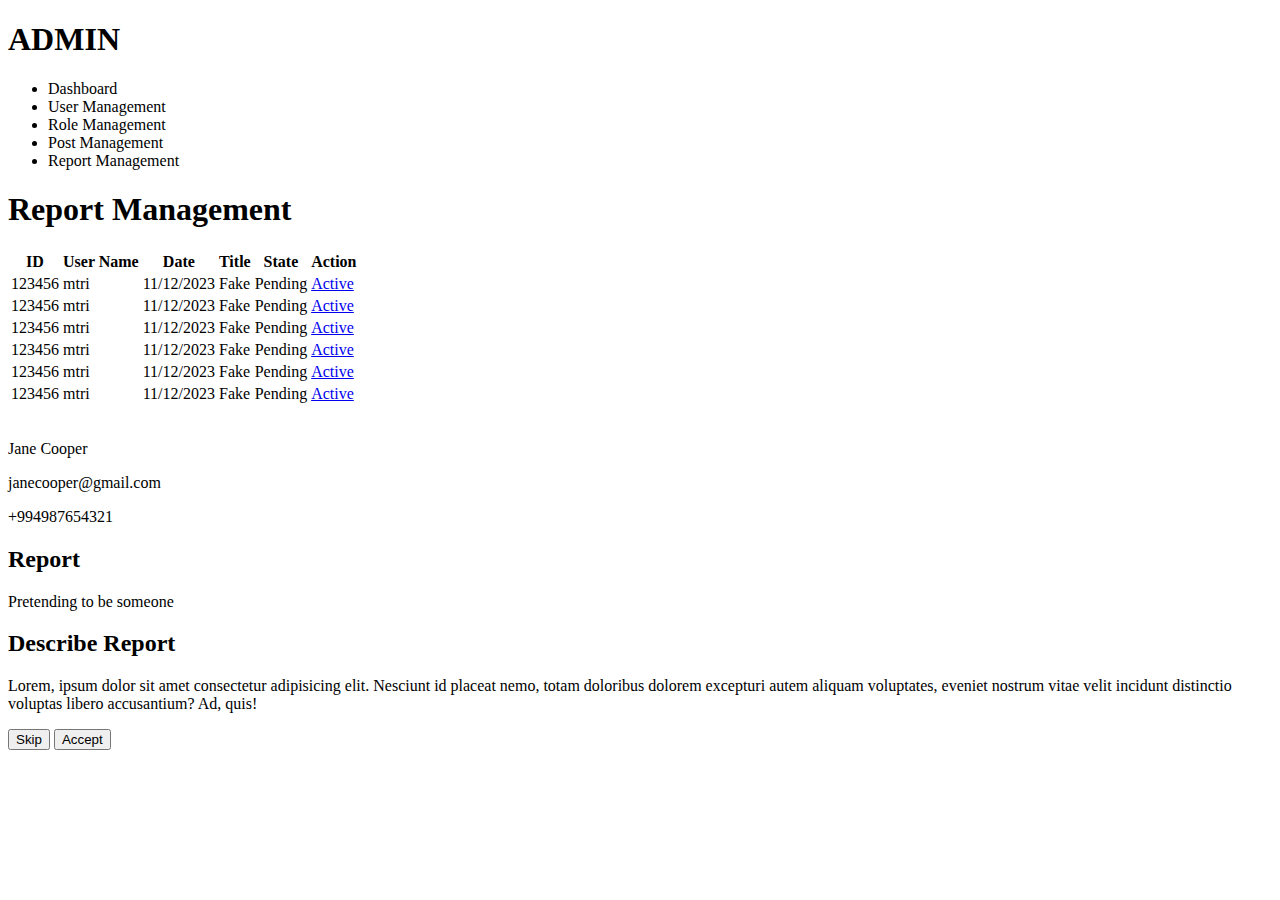
==== index.html @ e8bdf0ae "create html" ====
<!DOCTYPE html>
<html lang="en">
  <head>
    <meta charset="UTF-8" />
    <meta name="viewport" content="width=device-width, initial-scale=1.0" />
    <title>ADMIN</title>
    <link rel="stylesheet" href="./assets/css/reset.css" />
    <link rel="stylesheet" href="./assets/css/style.css" />
    <link rel="preconnect" href="https://fonts.googleapis.com" />
    <link rel="preconnect" href="https://fonts.gstatic.com" crossorigin />
    <link
      href="https://fonts.googleapis.com/css2?family=IBM+Plex+Sans:wght@400;500;600;700&display=swap"
      rel="stylesheet"
    />
  </head>
  <body>
    <header>
      <!-- Navbar -->
      <nav class="navbar">
        <!-- Logo -->
        <div class="logo">
          <h1>ADMIN</h1>
        </div>

        <!-- Navigation -->
        <ul>
          <li>Dashboard</li>
          <li>User Management</li>
          <li>Role Management</li>
          <li>Post Management</li>
          <li>Report Management</li>
        </ul>
      </nav>
    </header>

    <main>
      <div class="content">
        <h1>Report Management</h1>

        <div class="hero">
          <div class="left">
            <table>
              <thead>
                <tr>
                  <th>ID</th>
                  <th>User Name</th>
                  <th>Date</th>
                  <th>Title</th>
                  <th>State</th>
                  <th>Action</th>
                </tr>
              </thead>
              <tbody>
                <tr>
                  <td>123456</td>
                  <td>mtri</td>
                  <td>11/12/2023</td>
                  <td>Fake</td>
                  <td>Pending</td>
                  <td><a href="#!">Active</a></td>
                </tr>
                <tr>
                  <td>123456</td>
                  <td>mtri</td>
                  <td>11/12/2023</td>
                  <td>Fake</td>
                  <td>Pending</td>
                  <td><a href="#!">Active</a></td>
                </tr>
                <tr>
                  <td>123456</td>
                  <td>mtri</td>
                  <td>11/12/2023</td>
                  <td>Fake</td>
                  <td>Pending</td>
                  <td><a href="#!">Active</a></td>
                </tr>
                <tr>
                  <td>123456</td>
                  <td>mtri</td>
                  <td>11/12/2023</td>
                  <td>Fake</td>
                  <td>Pending</td>
                  <td><a href="#!">Active</a></td>
                </tr>
                <tr>
                  <td>123456</td>
                  <td>mtri</td>
                  <td>11/12/2023</td>
                  <td>Fake</td>
                  <td>Pending</td>
                  <td><a href="#!">Active</a></td>
                </tr>
                <tr>
                  <td>123456</td>
                  <td>mtri</td>
                  <td>11/12/2023</td>
                  <td>Fake</td>
                  <td>Pending</td>
                  <td><a href="#!">Active</a></td>
                </tr>
              </tbody>
            </table>
          </div>

          <div class="right">
            <div class="info">
              <div class="image">
                <img
                  src="./assets/img/confident-asian-woman-face-portrait-smiling_53876-144815.webp"
                  alt=""
                />
              </div>

              <div class="text">
                <p class="name">Jane Cooper</p>
                <p class="email">janecooper@gmail.com</p>
                <p class="phone_number">+994987654321</p>
              </div>
            </div>

            <div class="reason">
              <h2>Report</h2>
              <p>Pretending to be someone</p>
            </div>

            <div class="desc">
              <h2>Describe Report</h2>
              <p>
                Lorem, ipsum dolor sit amet consectetur adipisicing elit.
                Nesciunt id placeat nemo, totam doloribus dolorem excepturi
                autem aliquam voluptates, eveniet nostrum vitae velit incidunt
                distinctio voluptas libero accusantium? Ad, quis!
              </p>
            </div>

            <div class="action">
              <button class="btn btn__skip">Skip</button>
              <button class="btn btn__accept">Accept</button>
          </div>
        </div>
      </div>
    </main>
  </body>
</html>
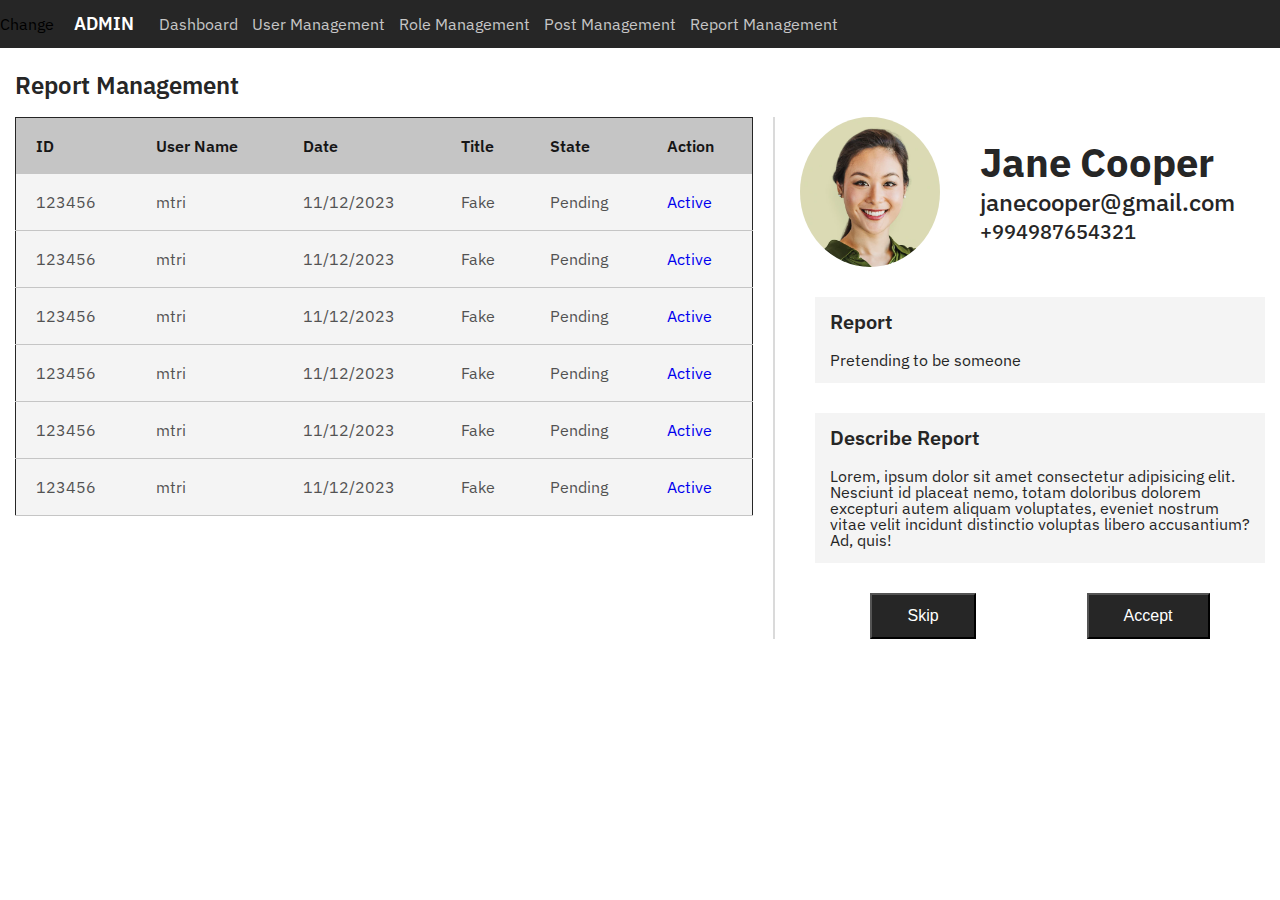
==== commit a96c8751: "add change" ====
--- a/index.html
+++ b/index.html
@@ -17,6 +17,7 @@
     <header>
       <!-- Navbar -->
       <nav class="navbar">
+        <p>Change</p>
         <!-- Logo -->
         <div class="logo">
           <h1>ADMIN</h1>
--- a/assets/css/style.css
+++ b/assets/css/style.css
@@ -0,0 +1,209 @@
+* {
+  box-sizing: border-box;
+}
+
+html,
+body {
+  scroll-behavior: smooth;
+}
+
+html {
+  font-size: 62.5%;
+}
+
+body {
+  font-size: 1.6rem;
+  font-family: "IBM Plex Sans", sans-serif;
+}
+
+/* Common */
+a {
+  text-decoration: none;
+}
+
+.content {
+  width: 1500px;
+  max-width: calc(100% - 30px);
+  margin-left: auto;
+  margin-right: auto;
+}
+
+.navbar {
+  width: 100%;
+  height: 48px;
+  display: flex;
+  align-items: center;
+  background-color: #262626;
+}
+
+.navbar ul {
+  list-style: none;
+}
+
+.navbar li {
+  display: inline-block;
+  margin: 5px;
+  color: #c6c6c6;
+  cursor: pointer;
+  transition: 0.2s;
+}
+
+.navbar li:hover {
+  color: #fff;
+}
+
+.navbar .logo {
+  margin: 0 20px;
+  color: #fff;
+  font-size: 1.8rem;
+  font-weight: 600;
+}
+
+.content h1 {
+  margin-top: 25px;
+  font-size: 2.4rem;
+  font-weight: 600;
+  color: #262626;
+  margin-bottom: 20px;
+}
+
+.hero {
+  width: 100%;
+  display: flex;
+}
+
+.left {
+  width: 60%;
+}
+
+.left table {
+  width: 100%;
+  border-collapse: collapse;
+  border: 1px solid #262626;
+}
+
+.left table thead tr th {
+  padding: 20px;
+  text-align: left;
+  background-color: #c5c5c5;
+  color: #161616;
+  font-weight: 600;
+}
+
+.left table tbody tr td {
+  padding: 20px;
+  border-bottom: 1px solid #c5c5c5;
+  background-color: #f4f4f4;
+  color: #525252;
+}
+
+.right {
+  margin-left: 20px;
+  width: 40%;
+  border-left: #dadada 2px solid;
+}
+
+.right .info {
+  display: flex;
+  align-items: center;
+  margin-left: 25px;
+}
+
+.right .image {
+  width: 140px;
+  height: 150px;
+}
+
+.right .image img {
+  width: 100%;
+  height: 100%;
+  object-fit: cover;
+  border-radius: 50%;
+}
+
+.right .text {
+  margin-left: 40px;
+}
+
+.right .text .name {
+  font-size: 4rem;
+  font-weight: 800;
+  color: #262626;
+}
+
+.right .text .email {
+  margin-top: 8px;
+  font-size: 2.4rem;
+  font-weight: 500;
+  color: #262626;
+}
+
+.right .text .phone_number {
+  margin-top: 8px;
+  font-size: 2rem;
+  font-weight: 500;
+  color: #262626;
+}
+
+.right .reason {
+  margin-top: 30px;
+  margin-left: 40px;
+  background-color: #f4f4f4;
+  padding: 15px;
+}
+
+.right .reason h2 {
+  font-size: 2rem;
+  font-weight: 600;
+  color: #262626;
+}
+
+.right .reason p {
+  margin-top: 20px;
+  font-size: 1.6rem;
+  font-weight: 400;
+  color: #262626;
+}
+
+.right .desc {
+  margin-top: 30px;
+  margin-left: 40px;
+  background-color: #f4f4f4;
+  padding: 15px;
+}
+
+.right .desc h2 {
+  font-size: 2rem;
+  font-weight: 600;
+  color: #262626;
+}
+
+.right .desc p {
+  margin-top: 20px;
+  font-size: 1.6rem;
+  font-weight: 400;
+  color: #262626;
+}
+
+.right .action {
+  margin-top: 30px;
+  margin-left: 40px;
+  display: flex;
+  align-items: center;
+  justify-content: space-around;
+}
+
+.right .action .btn {
+  padding: 12px 35px;
+  font-size: 1.6rem;
+  font-weight: 400;
+  color: #ffffff;
+  cursor: pointer;
+  transition: 0.2s;
+  background-color: #262626;
+  opacity: 1;
+}
+
+.right .action .btn:hover {
+  opacity: 0.9;
+}
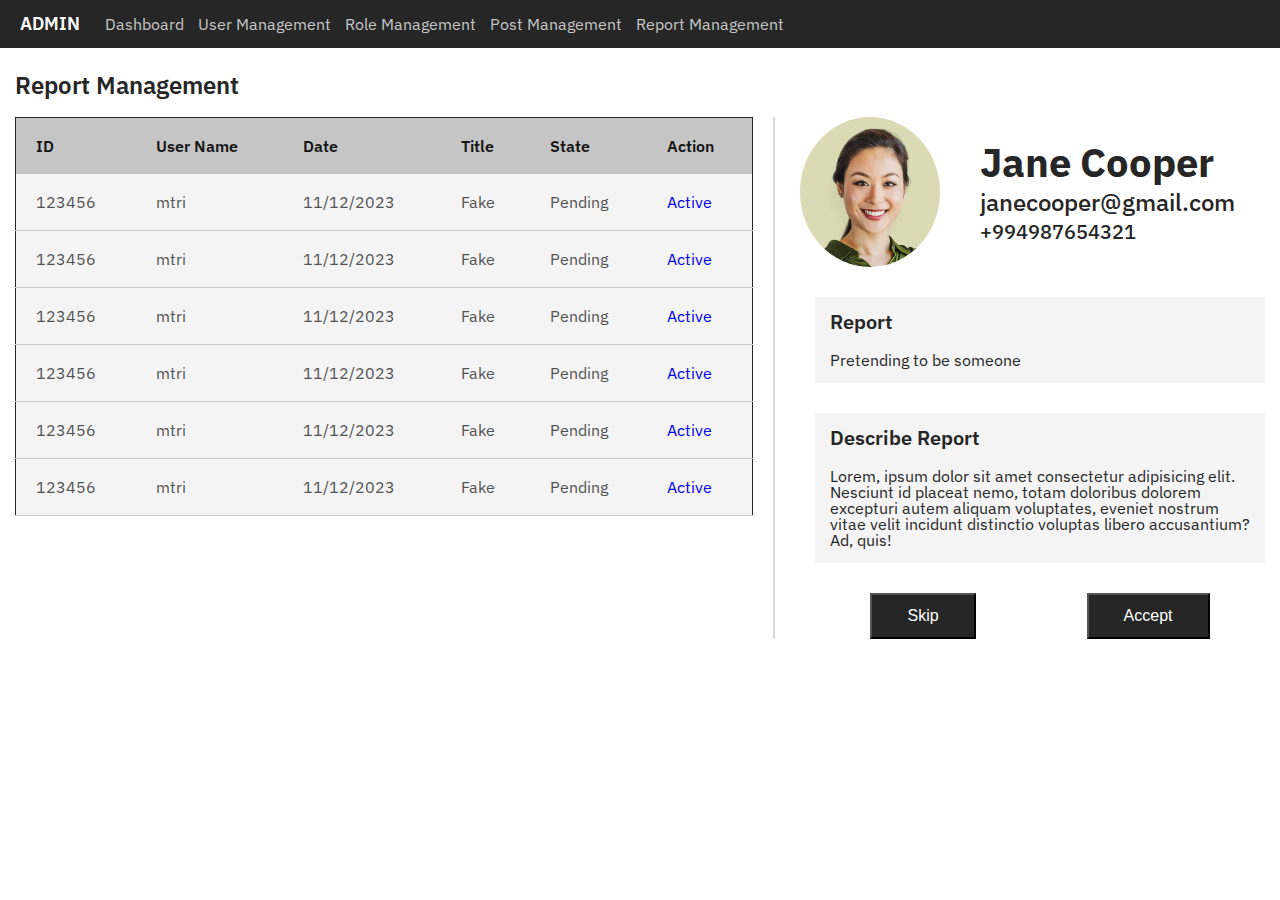
==== commit 679273e0: "change main" ====
--- a/index.html
+++ b/index.html
@@ -17,7 +17,6 @@
     <header>
       <!-- Navbar -->
       <nav class="navbar">
-        <p>Change</p>
         <!-- Logo -->
         <div class="logo">
           <h1>ADMIN</h1>
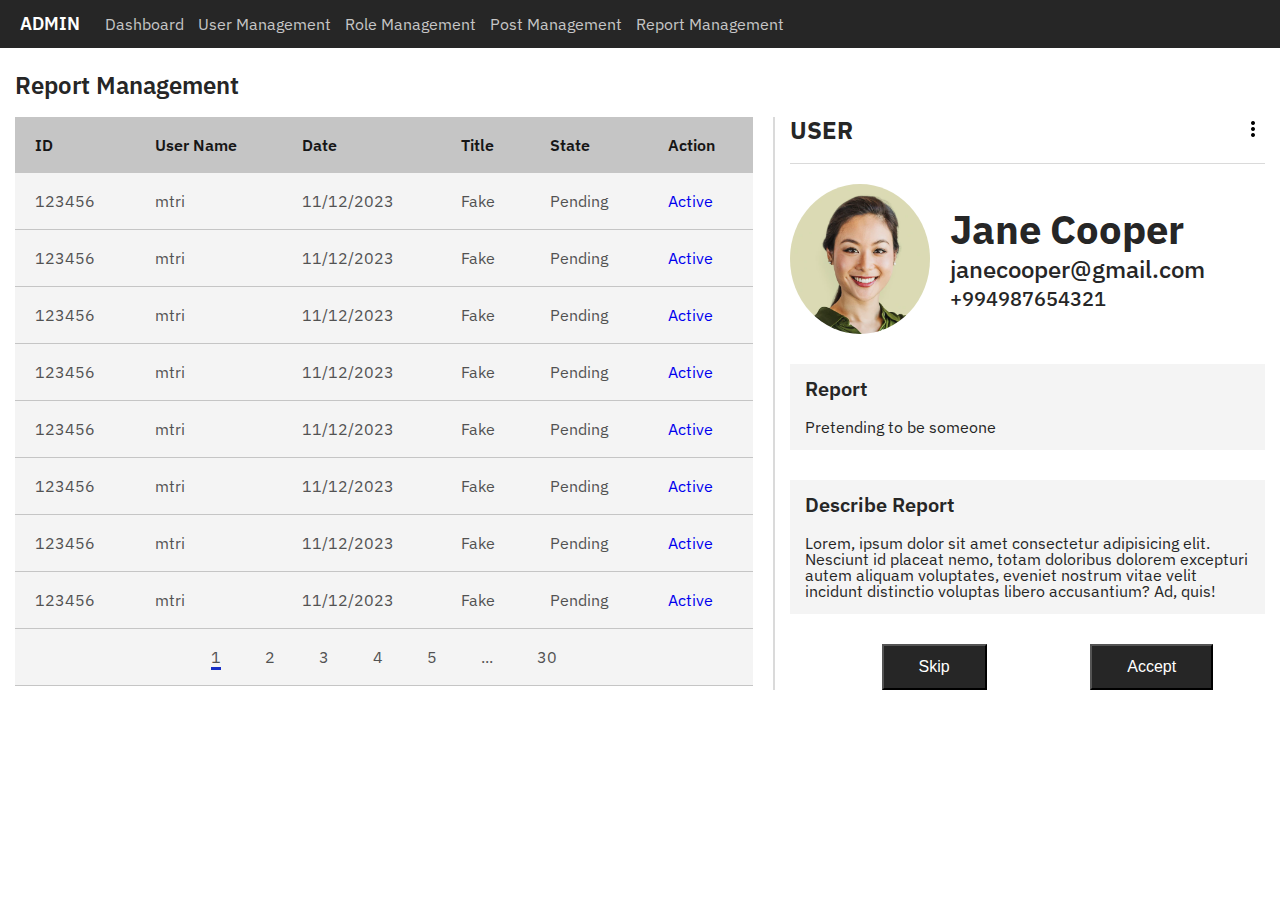
==== commit 38fabd34: "report mana" ====
--- a/index.html
+++ b/index.html
@@ -12,6 +12,7 @@
       href="https://fonts.googleapis.com/css2?family=IBM+Plex+Sans:wght@400;500;600;700&display=swap"
       rel="stylesheet"
     />
+    <link rel="stylesheet" href="https://cdnjs.cloudflare.com/ajax/libs/font-awesome/6.5.1/css/all.min.css" integrity="sha512-DTOQO9RWCH3ppGqcWaEA1BIZOC6xxalwEsw9c2QQeAIftl+Vegovlnee1c9QX4TctnWMn13TZye+giMm8e2LwA==" crossorigin="anonymous" referrerpolicy="no-referrer" />
   </head>
   <body>
     <header>
@@ -99,11 +100,49 @@
                   <td>Pending</td>
                   <td><a href="#!">Active</a></td>
                 </tr>
+                <tr>
+                  <td>123456</td>
+                  <td>mtri</td>
+                  <td>11/12/2023</td>
+                  <td>Fake</td>
+                  <td>Pending</td>
+                  <td><a href="#!">Active</a></td>
+                </tr>
+                <tr>
+                  <td>123456</td>
+                  <td>mtri</td>
+                  <td>11/12/2023</td>
+                  <td>Fake</td>
+                  <td>Pending</td>
+                  <td><a href="#!">Active</a></td>
+                </tr>
+                <tr class="footer">
+                  <td colspan="6" >
+                    <span><i class="fa-solid fa-caret-left"></i></span>
+                    <span>1</span>
+                    <span>2</span>
+                    <span>3</span>
+                    <span>4</span>
+                    <span>5</span>
+                    <span>...</span>
+                    <span>30</span>
+                    <span><i class="fa-solid fa-caret-right"></i></span>
+                  </td>
+                </tr>
               </tbody>
             </table>
           </div>
 
           <div class="right">
+            <div class="row">
+              <h2>USER</h2>
+              <div class="icon">
+                <img src="./assets/img/more.png" alt="" />
+              </div>
+            </div>
+
+            <div class="line"></div>
+
             <div class="info">
               <div class="image">
                 <img
@@ -136,10 +175,34 @@
 
             <div class="action">
               <button class="btn btn__skip">Skip</button>
-              <button class="btn btn__accept">Accept</button>
+              <button id="myBtn" class="btn btn__accept ">Accept</button>
           </div>
         </div>
       </div>
     </main>
+
+    <!-- The Modal -->
+    <div id="myModal" class="modal">
+      <!-- Modal content -->
+      <div class="modal-content">
+        <div class="row">
+          <span class="title">CONFIRM</span>
+          <span class="close"><i class="fa-solid fa-xmark"></i></span>
+        </div>
+         <label for="action">Action<span>*</span></label>
+          <select name="" id="action">
+            <option value="">Block Account</option>
+            <option value="">Warning Account</option>
+          </select>
+          <label for="cause">Cause<span>*</span></label>
+          <input type="text" name="" id="cause">
+
+          <div class="btn">
+            <button class="btn__save">Save & Notify User</button>
+          </div>
+      </div>
+    </div>
+
+    <script src="./report.js"></script>
   </body>
 </html>
--- a/assets/css/style.css
+++ b/assets/css/style.css
@@ -79,7 +79,6 @@
 .left table {
   width: 100%;
   border-collapse: collapse;
-  border: 1px solid #262626;
 }
 
 .left table thead tr th {
@@ -97,16 +96,30 @@
   color: #525252;
 }
 
+tr.footer td {
+  text-align: center; /* Canh giữa theo chiều ngang */
+  vertical-align: middle; /* Canh giữa theo chiều dọc */
+}
+
+.left .footer span {
+  margin: 0 20px;
+  cursor: pointer;
+}
+
+.left .footer span:nth-child(2) {
+  border-bottom: 3px solid #182fc6;
+}
+
 .right {
   margin-left: 20px;
   width: 40%;
   border-left: #dadada 2px solid;
+  padding-left: 15px;
 }
 
 .right .info {
   display: flex;
   align-items: center;
-  margin-left: 25px;
 }
 
 .right .image {
@@ -122,7 +135,7 @@
 }
 
 .right .text {
-  margin-left: 40px;
+  margin-left: 20px;
 }
 
 .right .text .name {
@@ -147,7 +160,6 @@
 
 .right .reason {
   margin-top: 30px;
-  margin-left: 40px;
   background-color: #f4f4f4;
   padding: 15px;
 }
@@ -167,7 +179,6 @@
 
 .right .desc {
   margin-top: 30px;
-  margin-left: 40px;
   background-color: #f4f4f4;
   padding: 15px;
 }
@@ -207,3 +218,116 @@
 .right .action .btn:hover {
   opacity: 0.9;
 }
+
+.right .row {
+  width: 100%;
+  display: flex;
+  align-items: center;
+  justify-content: space-between;
+}
+
+.right .row h2 {
+  font-size: 2.4rem;
+  font-weight: 700;
+  color: #262626;
+}
+
+.right .line {
+  width: 100%;
+  height: 1px;
+  background-color: #dadada;
+  margin-top: 20px;
+  margin-bottom: 20px;
+}
+
+.modal {
+  position: fixed;
+  z-index: 1;
+  left: 0;
+  top: 0;
+  width: 100%;
+  height: 100%;
+  background-color: rgba(0, 0, 0, 0.4);
+  display: none; /* Bắt đầu với display: none; để ẩn dialog */
+  justify-content: center;
+  align-items: center;
+}
+
+.modal-content {
+  width: 500px;
+  height: 320px;
+  background-color: #f4f4f4;
+  padding: 20px;
+}
+
+.modal .modal-content .row {
+  margin-top: 20px;
+  width: 100%;
+  display: flex;
+  justify-content: space-between;
+  align-items: center;
+}
+
+.modal .modal-content .row .title {
+  font-size: 2rem;
+  font-weight: 600;
+  color: #262626;
+}
+
+.modal .modal-content .row .close {
+  cursor: pointer;
+}
+
+.modal .modal-content label {
+  margin-top: 20px;
+  margin-bottom: 10px;
+  display: inline-block;
+  font-size: 1.6rem;
+  font-weight: 500;
+  color: #262626;
+}
+
+.modal .modal-content label span {
+  color: red;
+}
+
+.modal .modal-content select {
+  width: 100%;
+  height: 40px;
+  border: 1px solid #dadada;
+  padding: 0 10px;
+  font-size: 1.6rem;
+  font-weight: 400;
+  color: #262626;
+}
+
+.modal .modal-content input {
+  width: 100%;
+  height: 40px;
+  border: 1px solid #dadada;
+  padding: 0 10px;
+  font-size: 1.6rem;
+  font-weight: 400;
+  color: #262626;
+}
+
+.modal .modal-content .btn {
+  display: flex;
+  justify-content: center;
+}
+
+.modal .modal-content .btn__save {
+  margin-top: 20px;
+  padding: 12px 35px;
+  font-size: 1.6rem;
+  font-weight: 400;
+  color: #ffffff;
+  cursor: pointer;
+  transition: 0.2s;
+  background-color: #262626;
+  opacity: 1;
+}
+
+.modal .modal-content .btn__save:hover {
+  opacity: 0.9;
+}
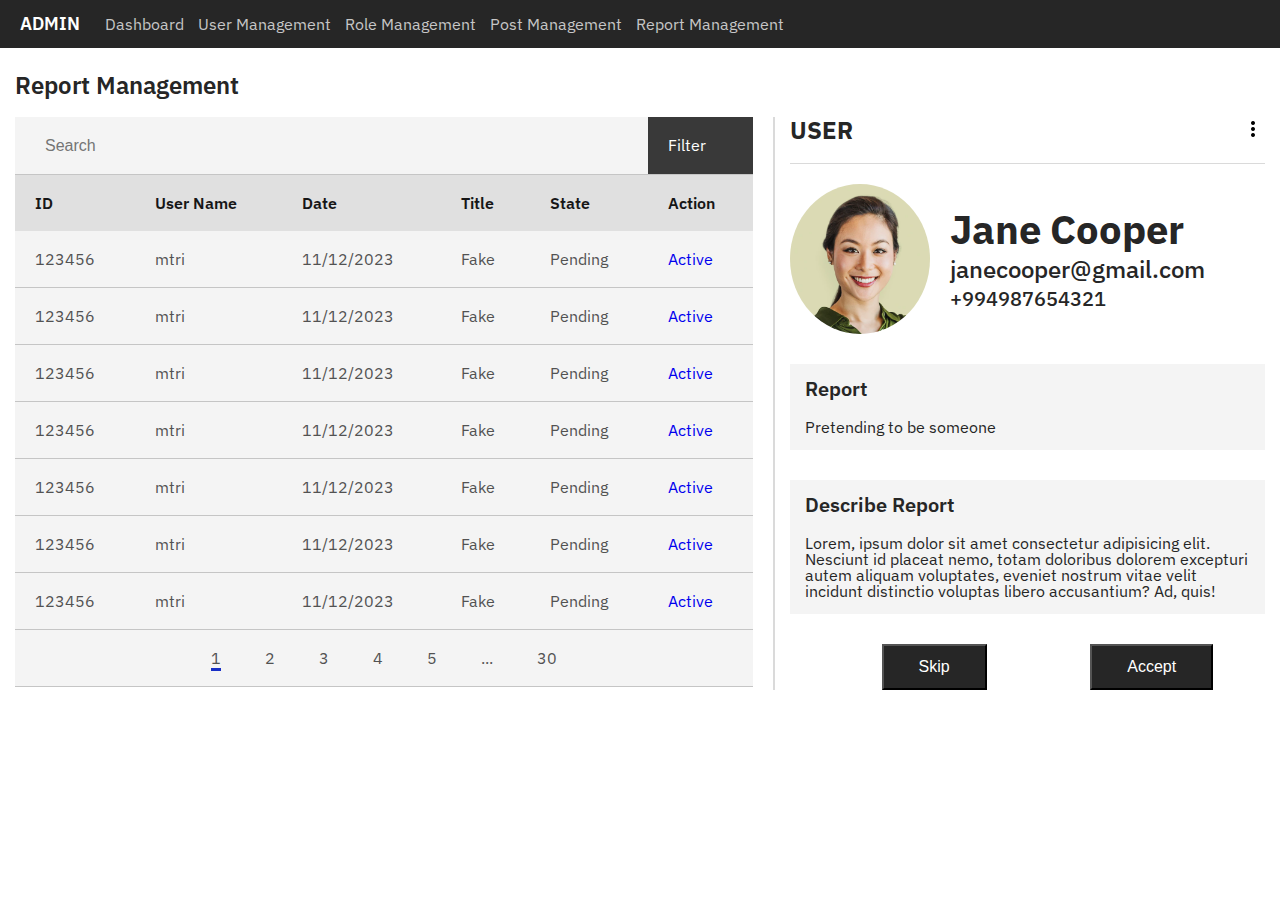
==== commit 8b3556ef: "search, filter table" ====
--- a/index.html
+++ b/index.html
@@ -42,6 +42,16 @@
           <div class="left">
             <table>
               <thead>
+                <tr >
+                  <th class="search" colspan="5" >
+                    <span ><i class="fa-solid fa-magnifying-glass"></i></span>
+                    <input  type="text" placeholder="Search" />
+                  </th>
+                  <th class="filter">
+                    <span>Filter</span>
+                    <span><i class="fa-solid fa-filter"></i></span>
+                  </th>
+                </tr>
                 <tr>
                   <th>ID</th>
                   <th>User Name</th>
@@ -52,14 +62,6 @@
                 </tr>
               </thead>
               <tbody>
-                <tr>
-                  <td>123456</td>
-                  <td>mtri</td>
-                  <td>11/12/2023</td>
-                  <td>Fake</td>
-                  <td>Pending</td>
-                  <td><a href="#!">Active</a></td>
-                </tr>
                 <tr>
                   <td>123456</td>
                   <td>mtri</td>
--- a/assets/css/style.css
+++ b/assets/css/style.css
@@ -81,10 +81,38 @@
   border-collapse: collapse;
 }
 
+.left table thead tr:first-child th {
+  padding: 20px;
+  border-bottom: 1px solid #c5c5c5;
+  background-color: #f4f4f4;
+  color: #525252;
+}
+
+.left table thead tr:first-child .search input {
+  width: 90%;
+  height: 15px;
+  outline: none;
+  border: none;
+  padding: 0 10px;
+  font-size: 1.6rem;
+  font-weight: 400;
+  color: #262626;
+  background-color: #f4f4f4;
+}
+
+.left table thead tr:first-child .filter {
+  color: #ffffff;
+  background-color: #393939;
+}
+
+.left table thead tr:first-child .filter span {
+  font-weight: 400;
+}
+
 .left table thead tr th {
   padding: 20px;
   text-align: left;
-  background-color: #c5c5c5;
+  background-color: #e0e0e0;
   color: #161616;
   font-weight: 600;
 }
